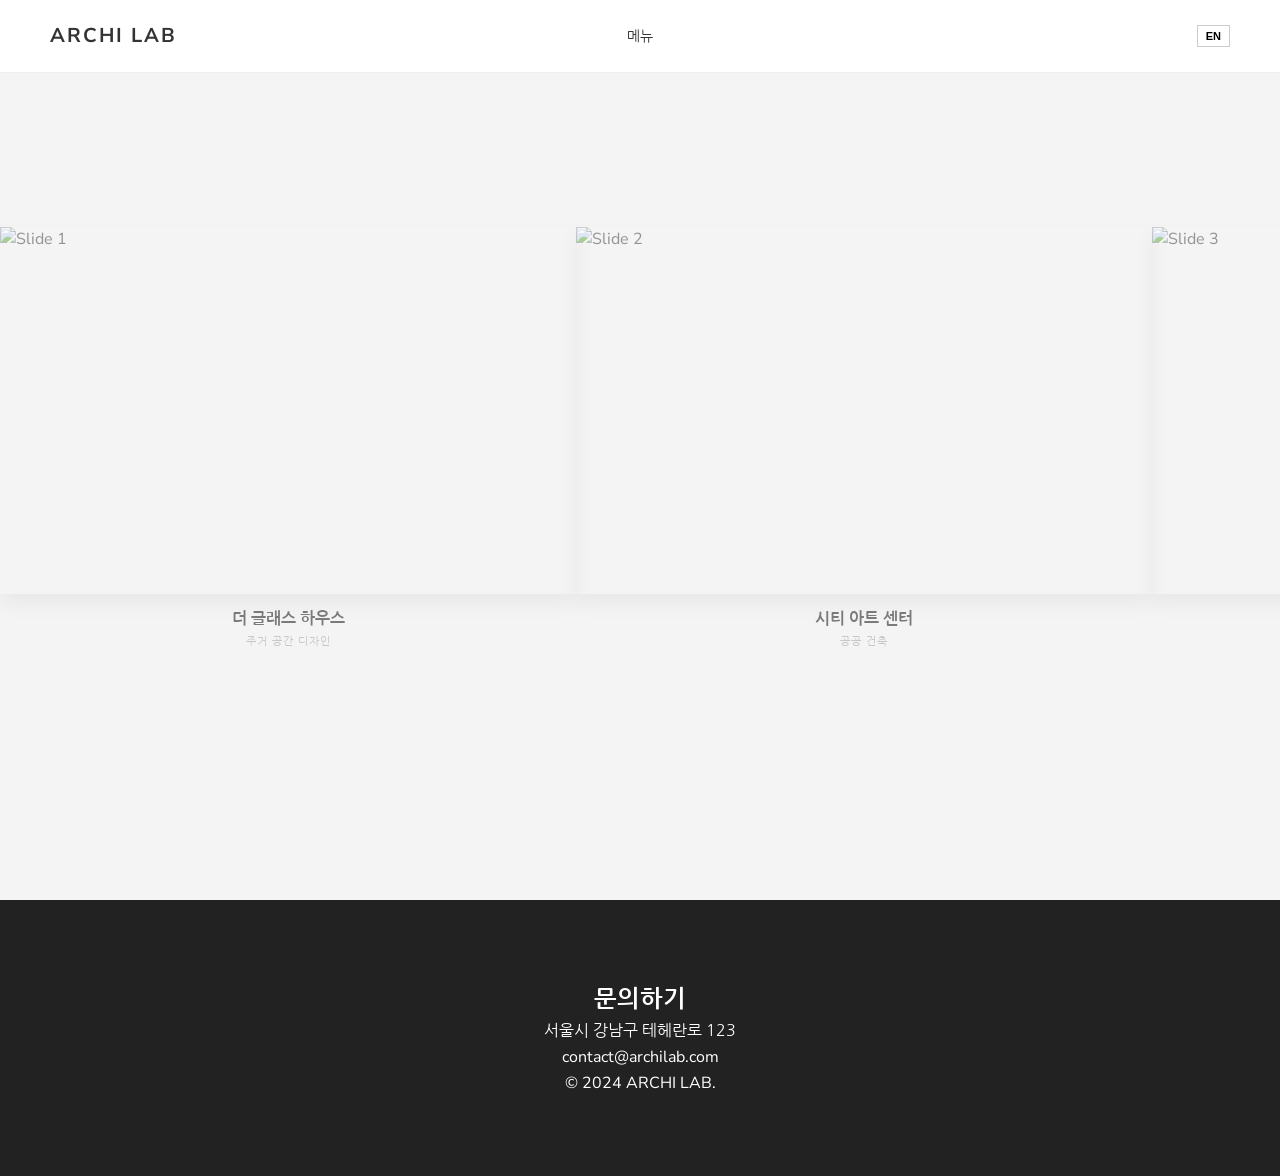
==== index.html @ 941e38d3 "Add files via upload" ====
<!DOCTYPE html>
<html lang="en">
<head>
    <meta charset="UTF-8">
    <meta name="viewport" content="width=device-width, initial-scale=1.0">
    <title>Bhujon Kang Architects | 강부존건축</title>
    
    <link rel="preconnect" href="https://fonts.googleapis.com">
    <link rel="preconnect" href="https://fonts.gstatic.com" crossorigin>
    <link href="https://fonts.googleapis.com/css2?family=Nanum+Gothic:wght@400;700&family=Nunito+Sans:wght@300;400;600&display=swap" rel="stylesheet">
    
    <link rel="stylesheet" href="https://cdn.jsdelivr.net/npm/swiper@11/swiper-bundle.min.css" />

    <link rel="stylesheet" href="style.css">
</head>
<body>

    <header>
        <div class="logo">ARCHI LAB</div>
        
        <button id="menu-btn" onclick="toggleMenu()">
            <span class="ko">메뉴</span>
            <span class="en">menu</span>
        </button>
        
        <div class="right-control">
            <button id="lang-btn" onclick="toggleLanguage()">EN</button>
        </div>
    </header>

    <div id="fullscreen-menu" class="menu-overlay">
        <button class="close-btn" onclick="toggleMenu()">
            <span class="ko">닫기</span>
            <span class="en">close</span>
        </button>
        
        <nav>
            <ul>
                <li><a href="index.html" onclick="toggleMenu()"><span class="ko">홈</span><span class="en">Home</span></a></li>
                <li><a href="#" onclick="toggleMenu()"><span class="ko">프로젝트</span><span class="en">Projects</span></a></li>
                <li><a href="#" onclick="toggleMenu()"><span class="ko">소개</span><span class="en">About</span></a></li>
                <li><a href="#" onclick="toggleMenu()"><span class="ko">연락처</span><span class="en">Contact</span></a></li>
            </ul>
        </nav>

        <input type="text" id="search-input" placeholder="검색">
    </div>

    <section id="home" class="hero-swiper-container">
        <div class="swiper mySwiper">
            <div class="swiper-wrapper">
                
                <div class="swiper-slide">
                    <a href="view.html?id=glasshouse" class="img-box">
                        <img src="https://images.unsplash.com/photo-1600585154340-be6161a56a0c?auto=format&fit=crop&w=800&q=80" alt="Slide 1">
                    </a>
                    <div class="slide-text">
                        <h3 class="slide-title"><span class="ko">더 글래스 하우스</span><span class="en">The Glass House</span></h3>
                        <p class="slide-subtitle"><span class="ko">주거 공간 디자인</span><span class="en">Residential Design</span></p>
                    </div>
                </div>

                <div class="swiper-slide">
                    <a href="view.html?id=artcenter" class="img-box">
                        <img src="https://images.unsplash.com/photo-1511818966892-d7d671e672a2?auto=format&fit=crop&w=800&q=80" alt="Slide 2">
                    </a>
                    <div class="slide-text">
                        <h3 class="slide-title"><span class="ko">시티 아트 센터</span><span class="en">City Art Center</span></h3>
                        <p class="slide-subtitle"><span class="ko">공공 건축</span><span class="en">Public Architecture</span></p>
                    </div>
                </div>

                <div class="swiper-slide">
                    <a href="view.html?id=studio" class="img-box">
                        <img src="https://images.unsplash.com/photo-1600607687939-ce8a6c25118c?auto=format&fit=crop&w=800&q=80" alt="Slide 3">
                    </a>
                    <div class="slide-text">
                        <h3 class="slide-title"><span class="ko">크리에이티브 스튜디오</span><span class="en">Creative Studio</span></h3>
                        <p class="slide-subtitle"><span class="ko">업무 공간</span><span class="en">Workspace</span></p>
                    </div>
                </div>

                <div class="swiper-slide">
                    <a href="view.html?id=lab" class="img-box">
                        <img src="https://images.unsplash.com/photo-1503387762-592deb58ef4e?auto=format&fit=crop&w=800&q=80" alt="Slide 4">
                    </a>
                    <div class="slide-text">
                        <h3 class="slide-title"><span class="ko">콘크리트 랩</span><span class="en">Concrete Lab</span></h3>
                        <p class="slide-subtitle"><span class="ko">실험적 건축</span><span class="en">Experimental</span></p>
                    </div>
                </div>

                <div class="swiper-slide">
                    <a href="view.html?id=loft" class="img-box">
                        <img src="https://images.unsplash.com/photo-1487958449943-2429e8be8625?auto=format&fit=crop&w=800&q=80" alt="Slide 5">
                    </a>
                    <div class="slide-text">
                        <h3 class="slide-title"><span class="ko">어반 로프트</span><span class="en">Urban Loft</span></h3>
                        <p class="slide-subtitle"><span class="ko">리노베이션</span><span class="en">Renovation</span></p>
                    </div>
                </div>

                <div class="swiper-slide">
                    <a href="view.html?id=eco" class="img-box">
                        <img src="https://images.unsplash.com/photo-1518780664697-55e3ad937233?auto=format&fit=crop&w=800&q=80" alt="Slide 6">
                    </a>
                    <div class="slide-text">
                        <h3 class="slide-title"><span class="ko">에코 파빌리온</span><span class="en">Eco Pavilion</span></h3>
                        <p class="slide-subtitle"><span class="ko">친환경 건축</span><span class="en">Sustainable</span></p>
                    </div>
                </div>

                <div class="swiper-slide">
                    <a href="view.html?id=tower" class="img-box">
                        <img src="https://images.unsplash.com/photo-1479839672679-a46483c0e7c8?auto=format&fit=crop&w=800&q=80" alt="Slide 7">
                    </a>
                    <div class="slide-text">
                        <h3 class="slide-title"><span class="ko">시티 타워</span><span class="en">City Tower</span></h3>
                        <p class="slide-subtitle"><span class="ko">고층 빌딩</span><span class="en">Skyscraper</span></p>
                    </div>
                </div>

            </div>
        </div>
    </section>

    <section id="contact" class="footer-section">
        <h2><span class="ko">문의하기</span><span class="en">Contact Us</span></h2>
        <p><span class="ko">서울시 강남구 테헤란로 123</span><span class="en">123 Teheran-ro, Seoul</span></p>
        <p>contact@archilab.com</p>
        <p class="copyright">© 2024 ARCHI LAB.</p>
    </section>

    <script src="https://cdn.jsdelivr.net/npm/swiper@11/swiper-bundle.min.js"></script>
    
    <script src="script.js"></script>
</body>
</html>
---- style.css ----
/* 초기화 */
* { margin: 0; padding: 0; box-sizing: border-box; }

/* 폰트 설정 */
.en { font-family: 'Avenir', 'Nunito Sans', sans-serif; display: none; }
.ko { font-family: 'Nanum Gothic', sans-serif; }
body { font-family: 'Avenir', 'Nunito Sans', 'Nanum Gothic', sans-serif; color: #333; line-height: 1.6; }
a { text-decoration: none; color: inherit; }

/* 언어 표시 로직 */
body.eng-mode .ko { display: none; }
body.eng-mode .en { display: inline-block; }
body.eng-mode h1 .en, body.eng-mode h2 .en, body.eng-mode p .en, body.eng-mode div .en, body.eng-mode h3 .en { display: block; }

/* 헤더 */
header { display: flex; justify-content: space-between; align-items: center; padding: 20px 50px; position: fixed; width: 100%; top: 0; background: rgba(255, 255, 255, 0.95); z-index: 1000; border-bottom: 1px solid #eee; }
.logo { font-size: 20px; font-weight: 700; letter-spacing: 2px; }

/* --- [수정] 메뉴 버튼 폰트 축소 (14px) --- */
#menu-btn { 
    position: absolute; left: 50%; transform: translateX(-50%); 
    background: none; border: none; cursor: pointer; 
    font-family: 'Avenir', 'Nunito Sans', 'Nanum Gothic', sans-serif; 
    
    font-size: 14px; /* 기존 18~24px 대비 약 75% 수준 */
    font-weight: 500; 
    
    color: #333; letter-spacing: 0.5px; transition: opacity 0.3s; 
}
#menu-btn:hover { opacity: 0.6; }

.right-control { display: flex; align-items: center; }
#lang-btn { border: 1px solid #ccc; background: none; padding: 4px 8px; cursor: pointer; font-size: 11px; font-weight: bold; transition: 0.3s; }
#lang-btn:hover { background: #333; color: white; border-color: #333; }

/* 팝업 메뉴 */
.menu-overlay { position: fixed; top: 0; left: 0; width: 100%; height: 100vh; background: rgba(255, 255, 255, 0.98); z-index: 2000; display: flex; flex-direction: column; justify-content: flex-start; align-items: center; padding-top: 150px; opacity: 0; visibility: hidden; transform: translateY(-20px); transition: all 0.4s ease-in-out; }
.menu-overlay.active { opacity: 1; visibility: visible; transform: translateY(0); }
.menu-overlay nav ul { list-style: none; text-align: center; display: flex; flex-direction: column; gap: 20px; }

/* --- [수정] 메뉴 리스트 폰트 축소 (14px) --- */
.menu-overlay nav a { 
    font-size: 14px; /* 기존 18px -> 14px (약 75%) */
    font-weight: 400; color: #444; 
    letter-spacing: 2px; text-transform: uppercase; transition: color 0.3s; 
}
.menu-overlay nav a:hover { color: #000; font-weight: 600; }

/* --- [수정] 닫기 버튼 폰트 축소 (14px) --- */
.close-btn { 
    position: absolute; top: 25px; left: 50%; transform: translateX(-50%); 
    font-family: 'Avenir', 'Nunito Sans', 'Nanum Gothic', sans-serif; 
    
    font-size: 14px; /* 통일감 있게 축소 */
    
    border: none; background: none; cursor: pointer; color: #333; 
    letter-spacing: 0.5px; 
}
.close-btn:hover { opacity: 0.6; }

#search-input { margin-top: 50px; width: 200px; background: transparent; border: none; border-bottom: 2px solid #333; padding: 5px; text-align: center; font-family: 'Avenir', 'Nunito Sans', 'Nanum Gothic', sans-serif; font-size: 12px; color: #333; outline: none; border-radius: 0; }
#search-input::placeholder { color: #aaa; }


/* --- [수정] 슬라이드 쇼 스타일 (45% 너비) --- */
.hero-swiper-container {
    width: 100%; height: 100vh;
    display: flex; justify-content: center; align-items: center;
    background: #f4f4f4; overflow: hidden;
}

.swiper {
    width: 100%;
    padding-top: 40px; padding-bottom: 40px;
}

/* [중요] 슬라이드 너비 45% 강제 적용 */
.swiper-slide {
    background-position: center; background-size: cover;
    
    width: 45vw !important; /* PC 화면 기준 45% */
    
    aspect-ratio: 4 / 3;
    height: auto;
    display: flex; flex-direction: column; align-items: center;
    opacity: 0.5; transition: all 0.3s ease;
}

/* 모바일에서는 조금 더 크게 (70%) */
@media (max-width: 768px) {
    .swiper-slide { width: 70vw !important; }
}

.swiper-slide-active { 
    opacity: 1; 
    z-index: 10;
}

.swiper-slide .img-box {
    width: 100%; height: 85%;
    overflow: hidden; 
    box-shadow: 0 10px 20px rgba(0,0,0,0.1); 
}
.swiper-slide img {
    display: block; width: 100%; height: 100%; object-fit: cover;
}

.slide-text {
    width: 100%; height: 15%;
    text-align: center; margin-top: 15px;
}
.slide-title {
    font-size: 16px; color: #000; font-weight: 700;
    margin-bottom: 4px; line-height: 1.2;
}
.slide-subtitle {
    font-size: 11px; color: #999; font-weight: 400;
    letter-spacing: 1px; text-transform: uppercase;
}

.footer-section { background: #222; color: #fff; padding: 80px 50px; text-align: center; }
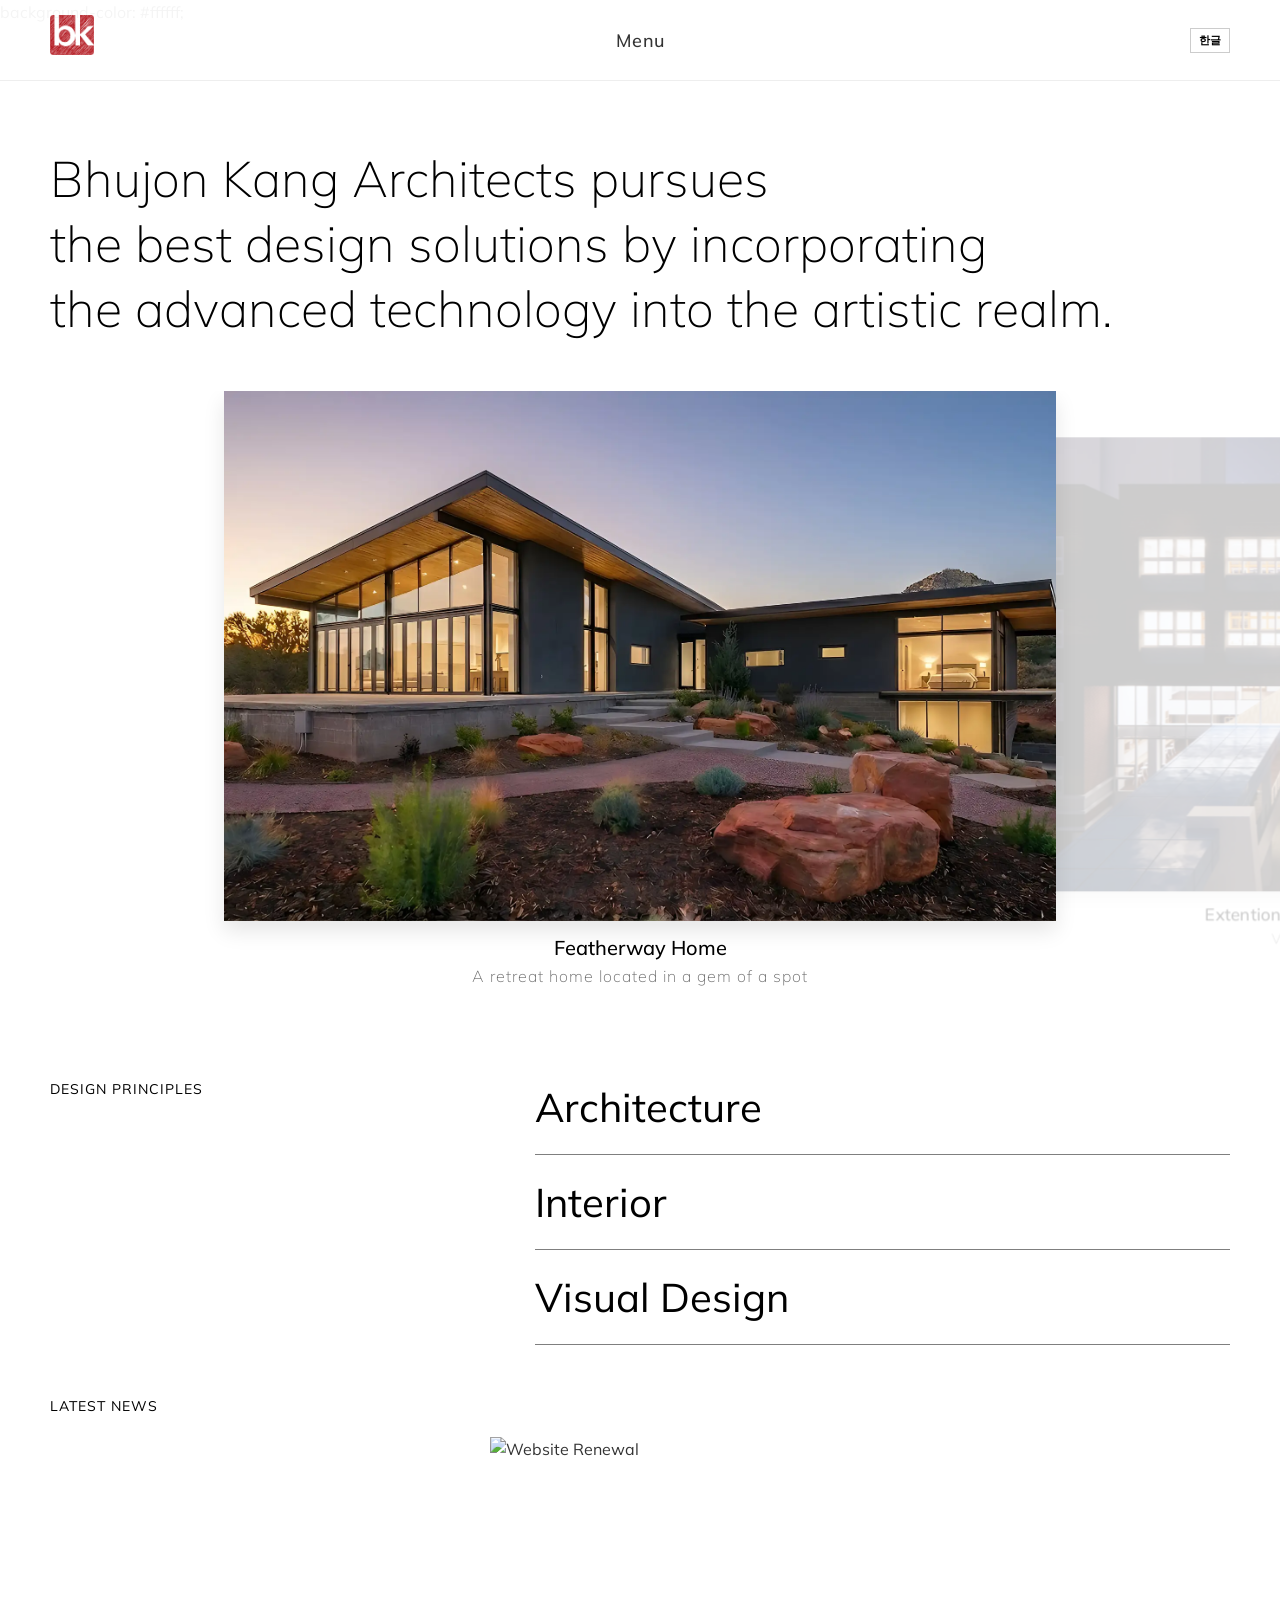
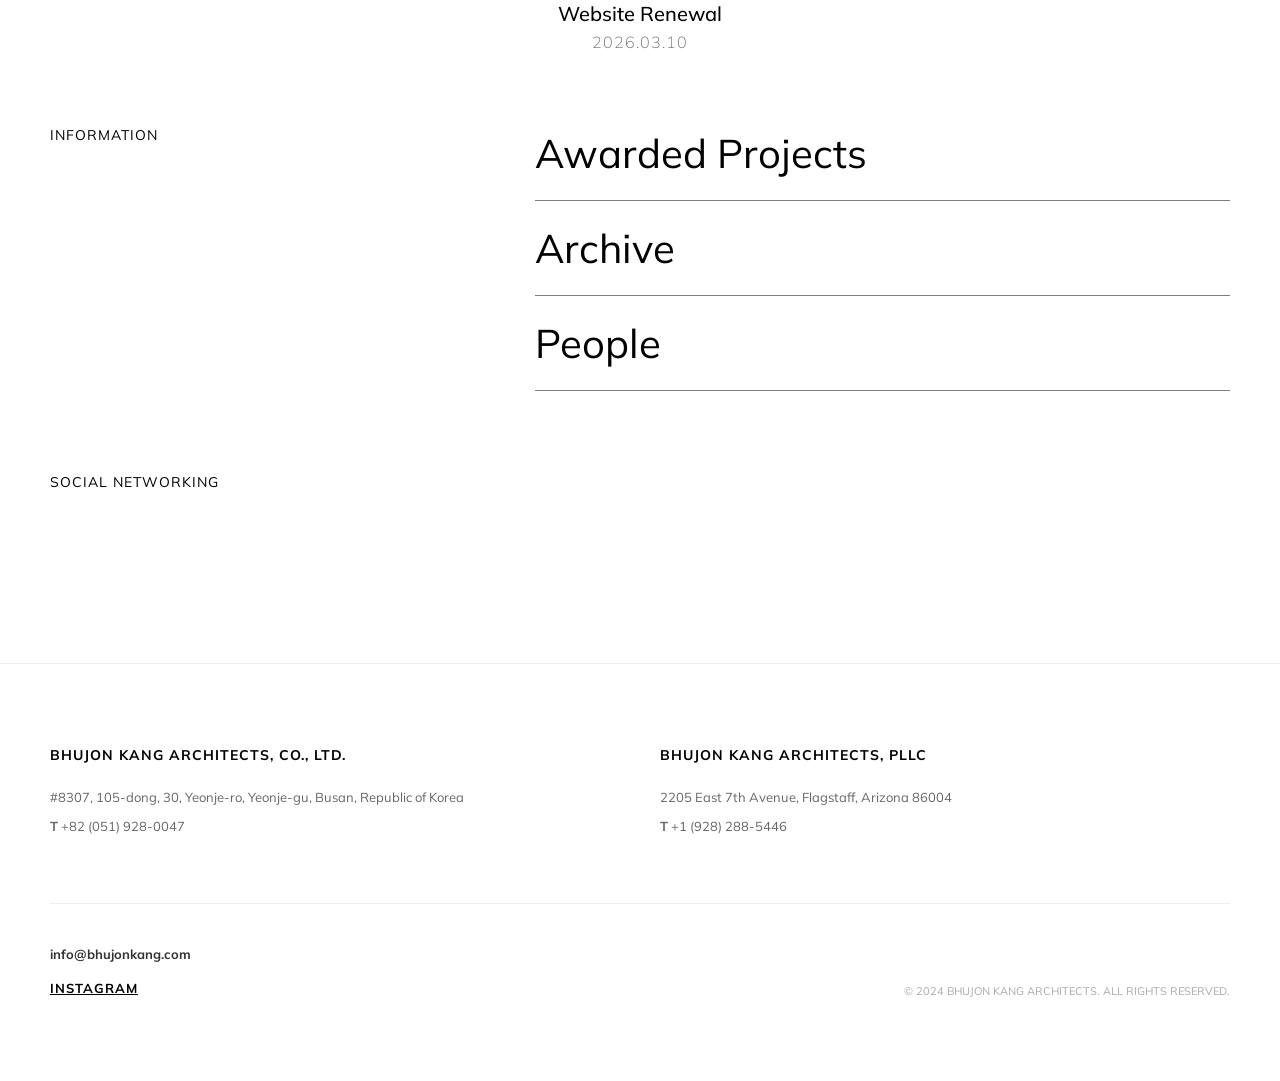
==== commit fb5d9031: "웹사이트 파일들" ====
--- a/index.html
+++ b/index.html
@@ -1,138 +1,266 @@
 <!DOCTYPE html>
-<html lang="en">
+<html lang="ko">
 <head>
     <meta charset="UTF-8">
     <meta name="viewport" content="width=device-width, initial-scale=1.0">
     <title>Bhujon Kang Architects | 강부존건축</title>
     
+    <link href="https://fonts.googleapis.com/css2?family=Noto+Sans+KR:wght@100..900&display=swap" rel="stylesheet">
+
     <link rel="preconnect" href="https://fonts.googleapis.com">
     <link rel="preconnect" href="https://fonts.gstatic.com" crossorigin>
-    <link href="https://fonts.googleapis.com/css2?family=Nanum+Gothic:wght@400;700&family=Nunito+Sans:wght@300;400;600&display=swap" rel="stylesheet">
-    
+    <link href="https://fonts.googleapis.com/css2?family=Mulish:wght@300;400;600;700&display=swap" rel="stylesheet">
+    
+    <link rel="icon" href="favicon.png" type="image/png"> 
+    <link href="https://unpkg.com/aos@2.3.1/dist/aos.css" rel="stylesheet">
     <link rel="stylesheet" href="https://cdn.jsdelivr.net/npm/swiper@11/swiper-bundle.min.css" />
-
     <link rel="stylesheet" href="style.css">
+
+    <style>
+        .awarded-section {
+            width: 100%;
+            margin-top: 50px; /* Design Principles와 동일한 상단 간격 */
+            margin-bottom: 80px;
+            display: flex;
+            justify-content: flex-start;
+            align-items: flex-start;
+        }
+    </style>
 </head>
 <body>
+    background-color: #ffffff;
 
     <header>
-        <div class="logo">ARCHI LAB</div>
-        
-        <button id="menu-btn" onclick="toggleMenu()">
-            <span class="ko">메뉴</span>
-            <span class="en">menu</span>
-        </button>
-        
-        <div class="right-control">
-            <button id="lang-btn" onclick="toggleLanguage()">EN</button>
-        </div>
+        <div class="logo"><a href="index.html"><img src="logo.png" alt="ARCHI LAB"></a></div>
+        <button id="menu-btn" onclick="toggleMenu()"><span class="ko">메뉴</span><span class="en">Menu</span></button>
+        <div class="right-control"><button id="header-lang-btn" onclick="toggleLanguage()">한글</button></div>
     </header>
 
     <div id="fullscreen-menu" class="menu-overlay">
-        <button class="close-btn" onclick="toggleMenu()">
-            <span class="ko">닫기</span>
-            <span class="en">close</span>
-        </button>
-        
+        <button class="close-btn" onclick="toggleMenu()"><span class="ko">닫기</span><span class="en">close</span></button>
         <nav>
             <ul>
-                <li><a href="index.html" onclick="toggleMenu()"><span class="ko">홈</span><span class="en">Home</span></a></li>
-                <li><a href="#" onclick="toggleMenu()"><span class="ko">프로젝트</span><span class="en">Projects</span></a></li>
-                <li><a href="#" onclick="toggleMenu()"><span class="ko">소개</span><span class="en">About</span></a></li>
-                <li><a href="#" onclick="toggleMenu()"><span class="ko">연락처</span><span class="en">Contact</span></a></li>
+                <li><a href="about.html" onclick="toggleMenu()"><span class="ko">소개</span><span class="en">About</span></a></li>
+                <li><a href="projects.html" onclick="toggleMenu()"><span class="ko">프로젝트</span><span class="en">Projects</span></a></li>
+                <li><a href="news.html" onclick="toggleMenu()"><span class="ko">소식</span><span class="en">News</span></a></li>
+                <li><a href="contact.html" onclick="toggleMenu()"><span class="ko">연락처</span><span class="en">Contact</span></a></li>
             </ul>
         </nav>
-
-        <input type="text" id="search-input" placeholder="검색">
+        <input type="text" id="search-input" placeholder="Search" onkeyup="handleMenuSearch()">
+        <div id="menu-search-results"></div>
     </div>
 
-    <section id="home" class="hero-swiper-container">
-        <div class="swiper mySwiper">
-            <div class="swiper-wrapper">
-                
-                <div class="swiper-slide">
-                    <a href="view.html?id=glasshouse" class="img-box">
-                        <img src="https://images.unsplash.com/photo-1600585154340-be6161a56a0c?auto=format&fit=crop&w=800&q=80" alt="Slide 1">
-                    </a>
-                    <div class="slide-text">
-                        <h3 class="slide-title"><span class="ko">더 글래스 하우스</span><span class="en">The Glass House</span></h3>
-                        <p class="slide-subtitle"><span class="ko">주거 공간 디자인</span><span class="en">Residential Design</span></p>
-                    </div>
-                </div>
-
-                <div class="swiper-slide">
-                    <a href="view.html?id=artcenter" class="img-box">
-                        <img src="https://images.unsplash.com/photo-1511818966892-d7d671e672a2?auto=format&fit=crop&w=800&q=80" alt="Slide 2">
-                    </a>
-                    <div class="slide-text">
-                        <h3 class="slide-title"><span class="ko">시티 아트 센터</span><span class="en">City Art Center</span></h3>
-                        <p class="slide-subtitle"><span class="ko">공공 건축</span><span class="en">Public Architecture</span></p>
-                    </div>
-                </div>
-
-                <div class="swiper-slide">
-                    <a href="view.html?id=studio" class="img-box">
-                        <img src="https://images.unsplash.com/photo-1600607687939-ce8a6c25118c?auto=format&fit=crop&w=800&q=80" alt="Slide 3">
-                    </a>
-                    <div class="slide-text">
-                        <h3 class="slide-title"><span class="ko">크리에이티브 스튜디오</span><span class="en">Creative Studio</span></h3>
-                        <p class="slide-subtitle"><span class="ko">업무 공간</span><span class="en">Workspace</span></p>
-                    </div>
-                </div>
-
-                <div class="swiper-slide">
-                    <a href="view.html?id=lab" class="img-box">
-                        <img src="https://images.unsplash.com/photo-1503387762-592deb58ef4e?auto=format&fit=crop&w=800&q=80" alt="Slide 4">
-                    </a>
-                    <div class="slide-text">
-                        <h3 class="slide-title"><span class="ko">콘크리트 랩</span><span class="en">Concrete Lab</span></h3>
-                        <p class="slide-subtitle"><span class="ko">실험적 건축</span><span class="en">Experimental</span></p>
-                    </div>
-                </div>
-
-                <div class="swiper-slide">
-                    <a href="view.html?id=loft" class="img-box">
-                        <img src="https://images.unsplash.com/photo-1487958449943-2429e8be8625?auto=format&fit=crop&w=800&q=80" alt="Slide 5">
-                    </a>
-                    <div class="slide-text">
-                        <h3 class="slide-title"><span class="ko">어반 로프트</span><span class="en">Urban Loft</span></h3>
-                        <p class="slide-subtitle"><span class="ko">리노베이션</span><span class="en">Renovation</span></p>
-                    </div>
-                </div>
-
-                <div class="swiper-slide">
-                    <a href="view.html?id=eco" class="img-box">
-                        <img src="https://images.unsplash.com/photo-1518780664697-55e3ad937233?auto=format&fit=crop&w=800&q=80" alt="Slide 6">
-                    </a>
-                    <div class="slide-text">
-                        <h3 class="slide-title"><span class="ko">에코 파빌리온</span><span class="en">Eco Pavilion</span></h3>
-                        <p class="slide-subtitle"><span class="ko">친환경 건축</span><span class="en">Sustainable</span></p>
-                    </div>
-                </div>
-
-                <div class="swiper-slide">
-                    <a href="view.html?id=tower" class="img-box">
-                        <img src="https://images.unsplash.com/photo-1479839672679-a46483c0e7c8?auto=format&fit=crop&w=800&q=80" alt="Slide 7">
-                    </a>
-                    <div class="slide-text">
-                        <h3 class="slide-title"><span class="ko">시티 타워</span><span class="en">City Tower</span></h3>
-                        <p class="slide-subtitle"><span class="ko">고층 빌딩</span><span class="en">Skyscraper</span></p>
-                    </div>
-                </div>
-
-            </div>
-        </div>
+    <section id="home-desktop" class="hero-swiper-container desktop-only">
+        <h2 class="selected-project-title">
+            <span class="ko">
+                강부존건축사사무소는<br>
+                최신 건축기술을 예술적 영역으로 접목시켜,<br>
+                최고의 건축디자인을 지향합니다.
+            </span>
+            <span class="en">
+                Bhujon Kang Architects pursues<br>
+                the best design solutions by incorporating<br>
+                the advanced technology into the artistic realm.
+            </span>
+        </h2>
+        
+        <div class="swiper mainSwiper">
+            <div class="swiper-wrapper" id="main-slider-wrapper"></div>
+        </div>
+
+        <div class="design-principles-section">
+            <div class="dp-title-col">
+                <h3 class="dp-title">
+                    <span class="ko">디자인 원칙</span><span class="en">Design Principles</span>
+                </h3>
+            </div>
+            <div class="dp-list-col">
+                <a href="architecture.html" class="dp-item">
+                    <span class="en">Architecture</span><span class="ko">건축설계</span>
+                </a>
+                <a href="interior.html" class="dp-item">
+                    <span class="en">Interior</span><span class="ko">인테리어 설계</span>
+                </a>
+                <a href="visual.html" class="dp-item">
+                    <span class="en">Visual Design</span><span class="ko">시각디자인</span>
+                </a>
+            </div>
+        </div>
+
+
+        <h3 class="latest-news-title" style="margin-top: 0;">
+            <span class="ko">최신 소식</span><span class="en">Latest News</span>
+        </h3>
+        
+        <div class="swiper newsSwiper" style="margin-bottom: 0;"> <div class="swiper-wrapper" id="news-slider-wrapper"></div>
+        </div>
+        
+
+
+        <div class="awarded-section" data-aos="fade-up">
+            <div class="dp-title-col">
+                <h3 class="dp-title">
+                    <span class="ko">기타 정보</span><span class="en">Information</span>
+                </h3>
+            </div>
+            <div class="dp-list-col">
+                <a href="awarded.html" class="dp-item">
+                    <span class="en">Awarded Projects</span><span class="ko">공공건축 수상작</span>
+                </a>
+                <a href="proposed.html" class="dp-item">
+                    <span class="en">Archive</span><span class="ko">지난 프로젝트</span>
+                </a>
+                <a href="people.html" class="dp-item">
+                    <span class="en">People</span><span class="ko">구성원</span>
+                </a>
+            </div>
+        </div>
+
+
+        <h3 class="latest-news-title" style="margin-top: 0;">
+            <span class="ko">소셜 네트워킹</span><span class="en">Social Networking</span>
+        </h3>
+        
+
+            <script src="https://cdn.lightwidget.com/widgets/lightwidget.js"></script>
+            <iframe src="https://lightwidget.com/widgets/8cb4e779883b5c45b08eee044a72d186.html" 
+                    scrolling="no" 
+                    allowtransparency="true" 
+                    class="lightwidget-widget" 
+                    style="width:100%; border:0; overflow:hidden;">
+            </iframe>
+
     </section>
 
+    <section id="home-mobile" class="mobile-project-container mobile-only">
+        <h2 class="mobile-title"><span class="ko">주요 프로젝트</span><span class="en">Selected Projects</span></h2>
+        <div id="mobile-list-wrapper"></div>
+    </section>
+
+
+
+
+
     <section id="contact" class="footer-section">
-        <h2><span class="ko">문의하기</span><span class="en">Contact Us</span></h2>
-        <p><span class="ko">서울시 강남구 테헤란로 123</span><span class="en">123 Teheran-ro, Seoul</span></p>
-        <p>contact@archilab.com</p>
-        <p class="copyright">© 2024 ARCHI LAB.</p>
+    <div class="footer-container">
+        <div class="footer-office-info">
+            <h4>
+                <span class="ko">(주)강부존건축사사무소</span>
+                <span class="en">Bhujon Kang Architects, Co., Ltd.</span>
+            </h4>
+            <p>
+                <span class="ko">부산광역시 연제구 연제로30 비스타동원 105동 8307호</span>
+                <span class="en">#8307, 105-dong, 30, Yeonje-ro, Yeonje-gu, Busan, Republic of Korea</span>
+            </p>
+            <p>
+                <strong>T</strong> <a href="tel:0519280047">+82 (051) 928-0047</a>
+            </p>
+        </div>
+
+        <div class="footer-office-info">
+            <h4>
+                <span class="ko">Bhujon Kang Architects, PLLC, USA</span>
+                <span class="en">Bhujon Kang Architects, PLLC</span>
+            </h4>
+            <p>2205 East 7th Avenue, Flagstaff, Arizona 86004</p>
+            <p>
+                <strong>T</strong> <a href="tel:19282885446">+1 (928) 288-5446</a>
+            </p>
+        </div>
+    </div>
+
+    <div class="footer-common">
+        <div class="footer-contact-links">
+            <p style="margin-bottom: 10px; font-size: 13px; font-weight: 700;">
+                <a href="mailto:info@bhujonkang.com">info@bhujonkang.com</a>
+            </p>
+            <a href="https://www.instagram.com/bhujonarch" target="_blank" class="instagram-link">Instagram</a>
+        </div>
+        <p class="copyright">© 2024 Bhujon Kang Architects. All Rights Reserved.</p>
+    </div>
     </section>
 
+    <script src="https://unpkg.com/aos@2.3.1/dist/aos.js"></script>
+    <script>AOS.init({ duration: 1000, once: true, offset: 100 });</script>
     <script src="https://cdn.jsdelivr.net/npm/swiper@11/swiper-bundle.min.js"></script>
     
+    <script src="data.js"></script> 
     <script src="script.js"></script>
+    
+    <script>
+        document.addEventListener('DOMContentLoaded', () => {
+            const wrapper = document.getElementById('main-slider-wrapper');
+            const mobileWrapper = document.getElementById('mobile-list-wrapper');
+            const newsWrapper = document.getElementById('news-slider-wrapper');
+            
+            if (typeof projectData !== 'undefined') {
+                const selectedProjects = Object.keys(projectData)
+                    .map(key => ({ id: key, ...projectData[key] }))
+                    .filter(p => p.select === true);
+
+                if (wrapper) {
+                    selectedProjects.forEach(p => {
+                        const slide = document.createElement('div');
+                        slide.className = 'swiper-slide';
+                        slide.innerHTML = `
+                            <a href="view.html?id=${p.id}" class="img-box"><img src="${p.images[0]}" alt="${p.title.en}"></a>
+                            <div class="slide-text" data-aos="fade-up" data-aos-delay="200">
+                                <h3 class="slide-title"><span class="ko">${p.title.ko}</span><span class="en">${p.title.en}</span></h3>
+                                <p class="slide-subtitle"><span class="ko">${p.subtitle.ko}</span><span class="en">${p.subtitle.en}</span></p>
+                            </div>
+                        `;
+                        wrapper.appendChild(slide);
+                    });
+                }
+
+                if (mobileWrapper) {
+                    selectedProjects.forEach((p, index) => {
+                        const item = document.createElement('div');
+                        item.className = 'mobile-project-item';
+                        item.setAttribute('data-aos', 'fade-up');
+                        item.setAttribute('data-aos-delay', index * 100);
+                        item.innerHTML = `
+                            <a href="view.html?id=${p.id}">
+                                <div style="overflow:hidden; margin-bottom:15px;"><img src="${p.images[0]}" alt="${p.title.en}"></div>
+                                <div class="m-info">
+                                    <h3><span class="ko">${p.title.ko}</span><span class="en">${p.title.en}</span></h3>
+                                    <p><span class="ko">${p.subtitle.ko}</span><span class="en">${p.subtitle.en}</span></p>
+                                </div>
+                            </a>
+                        `;
+                        mobileWrapper.appendChild(item);
+                    });
+                }
+            }
+
+            if (newsWrapper && typeof newsData !== 'undefined') {
+                const newsList = Object.keys(newsData).map(key => ({ id: key, ...newsData[key] }));
+                newsList.forEach(n => {
+                    const slide = document.createElement('div');
+                    slide.className = 'swiper-slide';
+                    slide.innerHTML = `
+                        <a href="view_news.html?id=${n.id}" class="img-box"><img src="${n.image}" alt="${n.title.en}"></a>
+                        <div class="slide-text" data-aos="fade-up" data-aos-delay="100">
+                            <h3 class="slide-title"><span class="ko">${n.title.ko}</span><span class="en">${n.title.en}</span></h3>
+                            <p class="slide-subtitle">${n.date}</p>
+                        </div>
+                    `;
+                    newsWrapper.appendChild(slide);
+                });
+
+                // Swiper 초기화 (script.js의 공통 설정 활용)
+                if (typeof Swiper !== 'undefined') {
+                    new Swiper(".newsSwiper", {
+                        slidesPerView: "auto", 
+                        spaceBetween: 10, 
+                        centeredSlides: true, 
+                        loop: true,
+                        speed: 800,
+                        autoplay: { delay: 6000, disableOnInteraction: false },
+                    });
+                }
+            }
+        });
+    </script>
 </body>
 </html>
--- a/style.css
+++ b/style.css
@@ -1,121 +1,457 @@
-/* 초기화 */
+/* ========================================= */
+/* 1. 기본 설정 및 폰트 (Base & Fonts) */
+/* ========================================= */
 * { margin: 0; padding: 0; box-sizing: border-box; }
 
-/* 폰트 설정 */
-.en { font-family: 'Avenir', 'Nunito Sans', sans-serif; display: none; }
-.ko { font-family: 'Nanum Gothic', sans-serif; }
-body { font-family: 'Avenir', 'Nunito Sans', 'Nanum Gothic', sans-serif; color: #333; line-height: 1.6; }
+/* 폰트: 나눔스퀘어 적용 */
+/* [수정] 영문 폰트를 Mulish로 변경 */
+.en { 
+    font-family: 'Mulish', sans-serif; 
+    display: inline-block; 
+}
+
+body { 
+    font-family: 'Mulish', 'NanumSquare', sans-serif; 
+    color: #333; 
+    background-color: #ffffff;
+    line-height: 1.6; 
+    overflow-x: hidden; 
+}
+.ko { font-family: 'NanumSquare', sans-serif; display: none; } 
+
+/* 언어 전환 로직 */
+body.kor-mode .en { display: none; }
+body.kor-mode .ko { display: inline-block; }
+body.kor-mode h1 .ko, body.kor-mode h2 .ko, 
+body.kor-mode p .ko, body.kor-mode div .ko, 
+body.kor-mode span .ko, body.kor-mode li .ko { display: block; }
+body.kor-mode span.ko { display: inline; }
+
 a { text-decoration: none; color: inherit; }
-
-/* 언어 표시 로직 */
-body.eng-mode .ko { display: none; }
-body.eng-mode .en { display: inline-block; }
-body.eng-mode h1 .en, body.eng-mode h2 .en, body.eng-mode p .en, body.eng-mode div .en, body.eng-mode h3 .en { display: block; }
-
-/* 헤더 */
-header { display: flex; justify-content: space-between; align-items: center; padding: 20px 50px; position: fixed; width: 100%; top: 0; background: rgba(255, 255, 255, 0.95); z-index: 1000; border-bottom: 1px solid #eee; }
-.logo { font-size: 20px; font-weight: 700; letter-spacing: 2px; }
-
-/* --- [수정] 메뉴 버튼 폰트 축소 (14px) --- */
+button { font-family: inherit; }
+
+
+/* ========================================= */
+/* 2. 헤더 및 네비게이션 (Header & Nav) */
+/* ========================================= */
+header { 
+    display: flex; justify-content: space-between; align-items: center; 
+    padding: 15px 50px; 
+    position: fixed; width: 100%; top: 0; 
+    background: rgba(255, 255, 255, 0.95); 
+    z-index: 1000; 
+    border-bottom: 1px solid #eee; 
+}
+
+.logo a { display: block; height: 50px; }
+.logo img { height: 80%; width: auto; display: block; }
+
 #menu-btn { 
     position: absolute; left: 50%; transform: translateX(-50%); 
     background: none; border: none; cursor: pointer; 
-    font-family: 'Avenir', 'Nunito Sans', 'Nanum Gothic', sans-serif; 
+    font-size: 18px; font-weight: 500; 
+    color: #333; letter-spacing: 0.5px; 
+    transition: opacity 0.3s; 
+}
+#menu-btn:hover { opacity: 0.6; }
+
+.right-control { display: flex; align-items: center; }
+#header-lang-btn { 
+    border: 1px solid #ccc; background: none; 
+    padding: 4px 8px; cursor: pointer; 
+    font-size: 11px; font-weight: bold; 
+    transition: 0.3s; 
+    min-width: 40px; text-align: center;
+}
+#header-lang-btn:hover { background: #333; color: white; border-color: #333; }
+
+/* 메뉴 팝업 */
+.menu-overlay { 
+    position: fixed; top: 0; left: 0; width: 100%; height: 100vh; 
+    background: rgba(255, 255, 255, 0.98); 
+    z-index: 2000; 
+    display: flex; flex-direction: column; 
+    justify-content: flex-start; align-items: center; 
+    padding-top: 150px; 
+    opacity: 0; visibility: hidden; 
+    transform: translateY(-20px); 
+    transition: all 0.4s ease-in-out; 
+    pointer-events: none; 
+}
+.menu-overlay.active { opacity: 1; visibility: visible; transform: translateY(0); pointer-events: auto; }
+
+.menu-overlay nav ul { list-style: none; text-align: center; display: flex; flex-direction: column; gap: 25px; } 
+.menu-overlay nav a { 
+    font-size: 21px; font-weight: 400; color: #444; 
+    letter-spacing: 2px; text-transform: uppercase; 
+    transition: color 0.3s; 
+}
+.menu-overlay nav a:hover { color: #000; font-weight: 600; }
+
+.close-btn { 
+    margin-bottom: 40px; border: none; background: none; cursor: pointer; 
+    font-size: 21px; color: #333; letter-spacing: 0.5px; 
+}
+.close-btn:hover { opacity: 0.6; }
+
+/* 메뉴 검색창 */
+#search-input { 
+    margin-top: 40px; 
+    width: 300px; 
+    background: transparent; 
+    border: none; 
+    border-bottom: 1px solid #333; 
+    padding: 10px; 
+    text-align: center; 
+    font-family: inherit; 
+    font-size: 16px; 
+    color: #333; 
+    outline: none; 
+    border-radius: 0; 
+}
+#search-input::placeholder { color: #aaa; }
+
+/* 검색 결과 컨테이너 */
+#menu-search-results {
+    width: 300px; max-height: 300px; overflow-y: auto;
+    margin-top: 20px; text-align: left;
+    -ms-overflow-style: none; scrollbar-width: none; 
+}
+#menu-search-results::-webkit-scrollbar { display: none; }
+
+.menu-result-item {
+    display: block; padding: 12px 0; border-bottom: 1px solid #eee;
+    transition: opacity 0.3s; cursor: pointer;
+}
+.menu-result-item:hover { opacity: 0.6; }
+.menu-result-title { font-size: 16px; font-weight: 500; color: #000; margin-bottom: 4px; display: block; }
+.menu-result-sub { font-size: 13px; color: #888; display: block; }
+
+
+/* ========================================= */
+/* 3. 메인 (Index) - PC 버전 스타일 */
+/* ========================================= */
+.hero-swiper-container { 
+    width: 100%; min-height: 100vh; 
+    display: flex; flex-direction: column; 
+    justify-content: flex-start; align-items: center; 
+    background: #fff; overflow: hidden; 
+    padding-top: 120px; 
+}
+
+.selected-project-title {
+    width: 100%; padding-left: 50px; margin-bottom: 50px; 
+    text-align: left; font-size: 50px; font-weight: 200; 
+    color: #000; line-height: 1.3; z-index: 10;
+}
+.selected-project-title .ko { font-weight: 200; }
+
+/* [Main Swiper] Coverflow Style */
+.mainSwiper { width: 100%; padding-top: 0; padding-bottom: 10px; }
+.mainSwiper .swiper-slide { 
+    background-position: center; background-size: cover; 
+    width: 65vw !important; aspect-ratio: 4 / 3; height: auto; 
+    display: flex; flex-direction: column; align-items: center; justify-content: flex-start;
+    opacity: 0.2; transition: all 1s ease; 
+}
+.mainSwiper .swiper-slide-active { 
+    z-index: 10; opacity: 1; transform: scale(1); 
+}
+
+.mainSwiper .img-box { 
+    width: 100%; height: 85%; overflow: hidden; 
+    box-shadow: 0 10px 20px rgba(0,0,0,0.1); display: block;
+}
+.mainSwiper img { display: block; width: 100%; height: 100%; object-fit: cover; }
+
+/* [News Swiper] Flat Style */
+.newsSwiper { width: 100%; padding-left: 50px; padding-right: 50px; }
+.newsSwiper .swiper-slide { width: auto !important; opacity: 1; }
+.newsSwiper .img-box { width: 300px; height: 150px; overflow: hidden; display: block; }
+.newsSwiper img { width: 100%; height: 100%; object-fit: cover; }
+
+/* 공통 텍스트 */
+.slide-text { width: 100%; height: 15%; text-align: center; margin-top: 15px; }
+.slide-title { font-size: 20px; color: #000; font-weight: 500; margin-bottom: 4px; line-height: 1.2; }
+.slide-subtitle { font-size: 16px; color: #686868; font-weight: 200; letter-spacing: 1px;  }
+
+.latest-news-title {
+    width: 100%; padding-left: 50px; margin-top: 80px; margin-bottom: 20px;
+    font-size: 14px; font-weight: 400; color: #000; text-transform: uppercase; letter-spacing: 1px;
+}
+
+
+/* ========================================= */
+/* 4. 프로젝트/뉴스 페이지 (Grid & List) */
+/* ========================================= */
+.projects-container { 
+    padding-top: 120px; padding-bottom: 100px; padding-left: 0; padding-right: 0;
+    max-width: 100%; margin: 0 auto; 
+}
+.news-width-limit { width: 75%; margin: 0 auto; padding-left: 0; padding-right: 0; }
+
+.projects-controls { 
+    padding: 0 50px 20px 50px; display: flex; justify-content: space-between; align-items: center; 
+    margin-bottom: 60px; border-bottom: 1px solid #eee; 
+}
+.view-toggles { display: flex; gap: 20px; }
+.view-btn { 
+    background: none; border: none; cursor: pointer; 
+    font-size: 14px; font-weight: 500; color: #999; font-family: inherit; transition: color 0.3s; 
+}
+.view-btn.active { color: #000; font-weight: 500; border-bottom: 2px solid #000; }
+
+.project-search { position: relative; }
+#p-search-input, #n-search-input { 
+    border: none; border-bottom: 1px solid #ccc; 
+    padding: 5px 25px 5px 5px; font-size: 14px; width: 200px; 
+    outline: none; font-family: inherit; 
+}
+
+
+/* [GRID VIEW] */
+.project-grid { display: grid; grid-template-columns: repeat(3, 1fr); gap: 4px; padding: 0 4px; }
+.grid-item { margin-bottom: 20px; cursor: pointer; }
+.grid-item img { 
+    width: 100%; aspect-ratio: 4/3; object-fit: cover; display: block; margin-bottom: 10px; 
+    filter: grayscale(100%); transition: filter 0.3s, transform 0.5s; 
+}
+.grid-item:hover img { filter: grayscale(0%); transform: scale(1.05); }
+
+.grid-info { text-align: left; }
+.grid-title { font-size: 18px; font-weight: 700; color: #000; margin-bottom: 1px; line-height: 1.1; }
+.grid-sub { font-size: 14px; color: #000; font-weight: 200; line-height: 1.2; } 
+.grid-meta-row {
+    display: flex; justify-content: space-between; align-items: center;
+    margin-top: 5px; border-top: 1px solid #eee; 
+    padding-top: 2px; padding-right: 20px; 
+}
+
+
+/* [LIST VIEW] */
+.project-list { display: flex; flex-direction: column; gap: 0; }
+.list-item {
+    display: grid; grid-template-columns: 1.5fr 2fr 0.8fr 0.5fr 1fr; 
+    gap: 20px; padding: 12px 10px; align-items: center; position: relative;
+    cursor: pointer; transition: background 0.3s, transform 0.3s; text-align: left;
+}
+.list-item:hover { background: #fff; transform: translateX(10px); }
+.list-item::after {
+    content: ''; position: absolute; bottom: 0; left: 0; width: 100%; height: 1px; background: #ccc;
+}
+
+
+/* 5. PC vs Mobile 화면 분기 로직 */
+/* ========================================= */
+.mobile-only { display: none !important; }
+.desktop-only { display: flex !important; flex-direction: column; }
+
+@media (max-width: 768px) {
+    .desktop-only { display: none !important; }
+    .mobile-only { display: block !important; }
+    header { padding: 10px 20px; }
+    .project-grid { grid-template-columns: 1fr; } 
+    .projects-container { padding: 100px 0; }
+    .news-width-limit { width: 100%; padding: 0 20px; }
     
-    font-size: 14px; /* 기존 18~24px 대비 약 75% 수준 */
-    font-weight: 500; 
-    
-    color: #333; letter-spacing: 0.5px; transition: opacity 0.3s; 
-}
-#menu-btn:hover { opacity: 0.6; }
-
-.right-control { display: flex; align-items: center; }
-#lang-btn { border: 1px solid #ccc; background: none; padding: 4px 8px; cursor: pointer; font-size: 11px; font-weight: bold; transition: 0.3s; }
-#lang-btn:hover { background: #333; color: white; border-color: #333; }
-
-/* 팝업 메뉴 */
-.menu-overlay { position: fixed; top: 0; left: 0; width: 100%; height: 100vh; background: rgba(255, 255, 255, 0.98); z-index: 2000; display: flex; flex-direction: column; justify-content: flex-start; align-items: center; padding-top: 150px; opacity: 0; visibility: hidden; transform: translateY(-20px); transition: all 0.4s ease-in-out; }
-.menu-overlay.active { opacity: 1; visibility: visible; transform: translateY(0); }
-.menu-overlay nav ul { list-style: none; text-align: center; display: flex; flex-direction: column; gap: 20px; }
-
-/* --- [수정] 메뉴 리스트 폰트 축소 (14px) --- */
-.menu-overlay nav a { 
-    font-size: 14px; /* 기존 18px -> 14px (약 75%) */
-    font-weight: 400; color: #444; 
-    letter-spacing: 2px; text-transform: uppercase; transition: color 0.3s; 
-}
-.menu-overlay nav a:hover { color: #000; font-weight: 600; }
-
-/* --- [수정] 닫기 버튼 폰트 축소 (14px) --- */
-.close-btn { 
-    position: absolute; top: 25px; left: 50%; transform: translateX(-50%); 
-    font-family: 'Avenir', 'Nunito Sans', 'Nanum Gothic', sans-serif; 
-    
-    font-size: 14px; /* 통일감 있게 축소 */
-    
-    border: none; background: none; cursor: pointer; color: #333; 
-    letter-spacing: 0.5px; 
-}
-.close-btn:hover { opacity: 0.6; }
-
-#search-input { margin-top: 50px; width: 200px; background: transparent; border: none; border-bottom: 2px solid #333; padding: 5px; text-align: center; font-family: 'Avenir', 'Nunito Sans', 'Nanum Gothic', sans-serif; font-size: 12px; color: #333; outline: none; border-radius: 0; }
-#search-input::placeholder { color: #aaa; }
-
-
-/* --- [수정] 슬라이드 쇼 스타일 (45% 너비) --- */
-.hero-swiper-container {
-    width: 100%; height: 100vh;
-    display: flex; justify-content: center; align-items: center;
-    background: #f4f4f4; overflow: hidden;
-}
-
-.swiper {
+    /* === INSERT THE NEW SCRIPT HERE === */
+}
+
+/* Selected 타이틀 및 컨테이너 위치 정의 */
+    .mobile-project-container {
+        padding-top: 100px; /* 고정 헤더에 가려지지 않도록 상단 여백 추가 */
+        width: 100%;
+    }
+    .mobile-title {
+        padding-left: 20px; /* 왼쪽 여백 */
+        margin-bottom: 30px; /* 아래 프로젝트 리스트와의 간격 */
+        font-size: 28px; /* 모바일 적정 글자 크기 */
+        font-weight: 200;
+    }
+
+    /* 2. Mobile Project List (The #home-mobile list in index.html) */
+    .mobile-project-item {
+        width: 100%;
+        margin-bottom: 50px;
+        padding: 0 20px;
+    }
+    .mobile-project-item img {
+        width: 100% !important; /* Ensures the images fill the container width */
+        height: auto;
+        display: block;
+        object-fit: cover;
+    }
+    .mobile-title {
+        padding-left: 20px;
+        margin-bottom: 30px;
+        font-size: 32px;
+        font-weight: 700;
+    }
+
+
+
+/* ========================================= */
+/* 6. [수정됨] 푸터 섹션 (Footer Section) */
+/* ========================================= */
+.footer-section { 
+    background: #fff; /* 배경색을 밝은 톤으로 변경하여 건축적 느낌 강화 */
+    color: #333; 
+    padding: 80px 50px; 
+    text-align: left; 
+    border-top: 1px solid #eee;
+}
+
+/* 두 사무소 정보를 담는 컨테이너 */
+.footer-container {
+    display: flex;
+    justify-content: space-between;
+    flex-wrap: wrap;
+    gap: 40px;
+    max-width: 100%;
+    margin-bottom: 60px;
+}
+
+/* 개별 사무소 정보 컬럼 */
+.footer-office-info {
+    flex: 1;
+    min-width: 300px;
+}
+
+.footer-office-info h4 {
+    font-size: 14px;
+    font-weight: 700;
+    margin-bottom: 20px;
+    text-transform: uppercase;
+    letter-spacing: 1px;
+    color: #000;
+}
+
+.footer-office-info p {
+    font-size: 13px;
+    line-height: 1.8;
+    margin-bottom: 5px;
+    color: #666;
+}
+
+.footer-office-info a:hover {
+    text-decoration: underline;
+}
+
+/* 공통 정보 하단 영역 (이메일, 인스타그램, 카피라이트) */
+.footer-common {
+    display: flex;
+    justify-content: space-between;
+    align-items: flex-end;
+    padding-top: 40px;
+    border-top: 1px solid #eee;
+}
+
+.footer-contact-links p {
+    font-size: 14px;
+    font-weight: 700;
+    margin-bottom: 10px;
+}
+
+.instagram-link {
+    display: inline-block;
+    font-size: 13px;
+    font-weight: 700;
+    text-decoration: underline;
+    text-transform: uppercase;
+    letter-spacing: 1px;
+    color: #000;
+    transition: opacity 0.3s;
+}
+.instagram-link:hover { opacity: 0.6; }
+
+.copyright {
+    font-size: 11px;
+    color: #aaa;
+    text-transform: uppercase;
+}
+
+/* 푸터 모바일 대응 */
+@media (max-width: 768px) {
+    .footer-section { padding: 60px 20px; }
+    .footer-container { flex-direction: column; gap: 40px; margin-bottom: 40px; }
+    .footer-common { flex-direction: column; align-items: flex-start; gap: 30px; }
+}
+
+
+/* ========================================= */
+/* 7. 애니메이션 및 기타 */
+/* ========================================= */
+.img-box img, .grid-item img, .swiper-slide img { transition: transform 0.5s ease; }
+.img-box:hover img, .grid-item:hover img { transform: scale(1.05); }
+button { transition: all 0.3s ease; }
+
+
+/* ========================================= */
+/* 8. Design Principles 섹션 스타일 */
+/* ========================================= */
+.design-principles-section {
+    width: 100%; margin-top: 20px; margin-bottom: 50px; 
+    display: flex; justify-content: flex-start; align-items: flex-start;
+}
+.dp-title-col { width: 50%; padding-left: 50px; }
+.dp-title {
+    font-size: 14px; font-weight: 400; color: #000; 
+    text-transform: uppercase; letter-spacing: 1px;
+    padding-top: 18px; 
+}
+.dp-list-col { width: 70%; display: flex; flex-direction: column; padding-right: 50px; }
+.dp-item {
+    display: block; width: 100%; font-size: 40px; color: #000; font-weight: 400; 
+    border-bottom: 1px solid rgba(0, 0, 0, 0.5); padding: 15px 0; transition: color 0.3s ease;
+}
+.dp-item:hover { color: #b3b3b3; }
+
+@media (max-width: 768px) {
+    .design-principles-section { flex-direction: column; }
+    .dp-title-col, .dp-list-col { width: 100%; padding-left: 20px; padding-right: 20px; }
+    .dp-item { font-size: 24px; }
+}
+
+.video-container {
+    position: relative;
+    padding-bottom: 56.25%; /* 16:9 비율 */
+    height: 0;
+    overflow: hidden;
+    margin-bottom: 20px;
+}
+
+.video-container iframe {
+    position: absolute;
+    top: 0;
+    left: 0;
     width: 100%;
-    padding-top: 40px; padding-bottom: 40px;
-}
-
-/* [중요] 슬라이드 너비 45% 강제 적용 */
-.swiper-slide {
-    background-position: center; background-size: cover;
-    
-    width: 45vw !important; /* PC 화면 기준 45% */
-    
-    aspect-ratio: 4 / 3;
-    height: auto;
-    display: flex; flex-direction: column; align-items: center;
-    opacity: 0.5; transition: all 0.3s ease;
-}
-
-/* 모바일에서는 조금 더 크게 (70%) */
-@media (max-width: 768px) {
-    .swiper-slide { width: 70vw !important; }
-}
-
-.swiper-slide-active { 
-    opacity: 1; 
-    z-index: 10;
-}
-
-.swiper-slide .img-box {
-    width: 100%; height: 85%;
-    overflow: hidden; 
-    box-shadow: 0 10px 20px rgba(0,0,0,0.1); 
-}
-.swiper-slide img {
-    display: block; width: 100%; height: 100%; object-fit: cover;
-}
-
-.slide-text {
-    width: 100%; height: 15%;
-    text-align: center; margin-top: 15px;
-}
-.slide-title {
-    font-size: 16px; color: #000; font-weight: 700;
-    margin-bottom: 4px; line-height: 1.2;
-}
-.slide-subtitle {
-    font-size: 11px; color: #999; font-weight: 400;
-    letter-spacing: 1px; text-transform: uppercase;
-}
-
-.footer-section { background: #222; color: #fff; padding: 80px 50px; text-align: center; }+    height: 100%;
+}
+
+
+
+.section-header {
+    display: flex;
+    justify-content: space-between;
+    align-items: flex-end;
+    margin-bottom: 30px;
+    border-bottom: 1px solid #000;
+    padding-bottom: 15px;
+}
+
+.section-title {
+    font-size: 18px;
+    font-weight: 700;
+    text-transform: uppercase;
+    letter-spacing: 1px;
+}
+
+.insta-link {
+    font-size: 13px;
+    color: #888;
+    text-decoration: none;
+    transition: color 0.3s;
+}
+
+.insta-link:hover { color: #000; }
+
